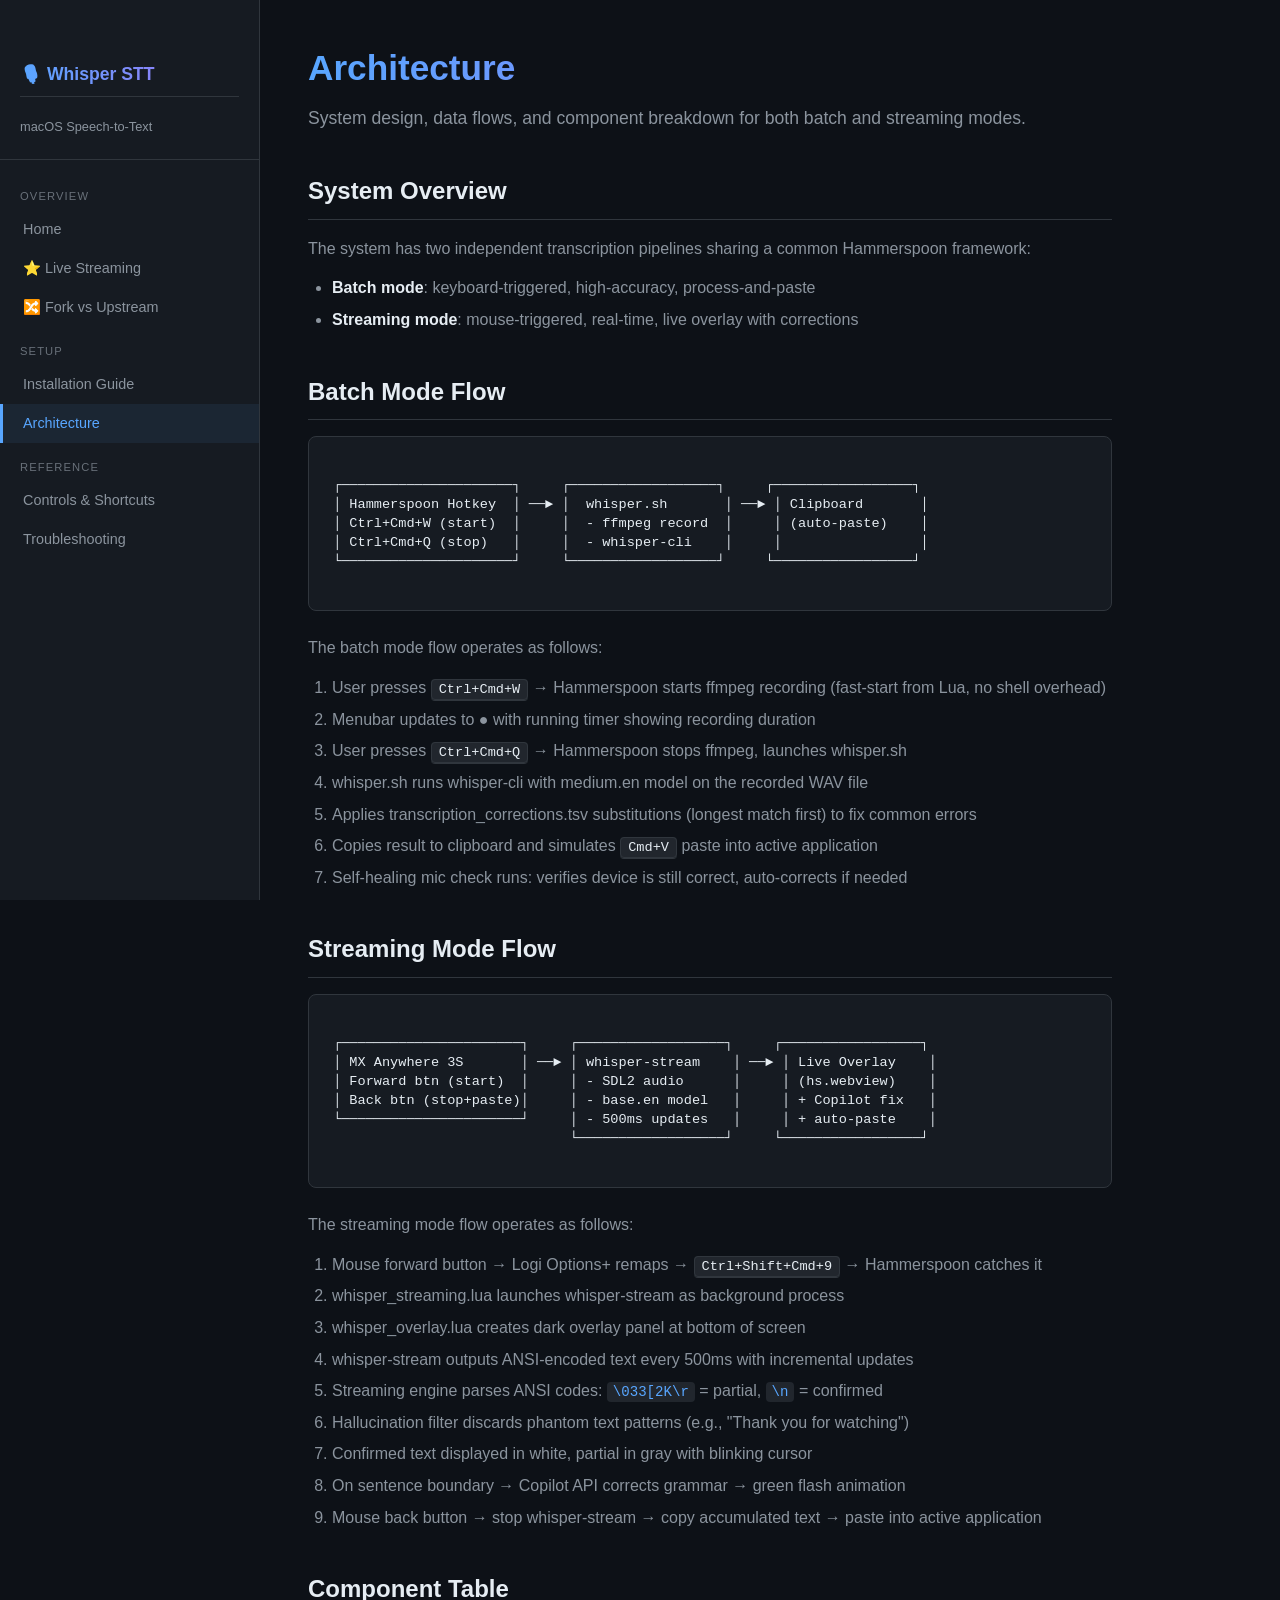
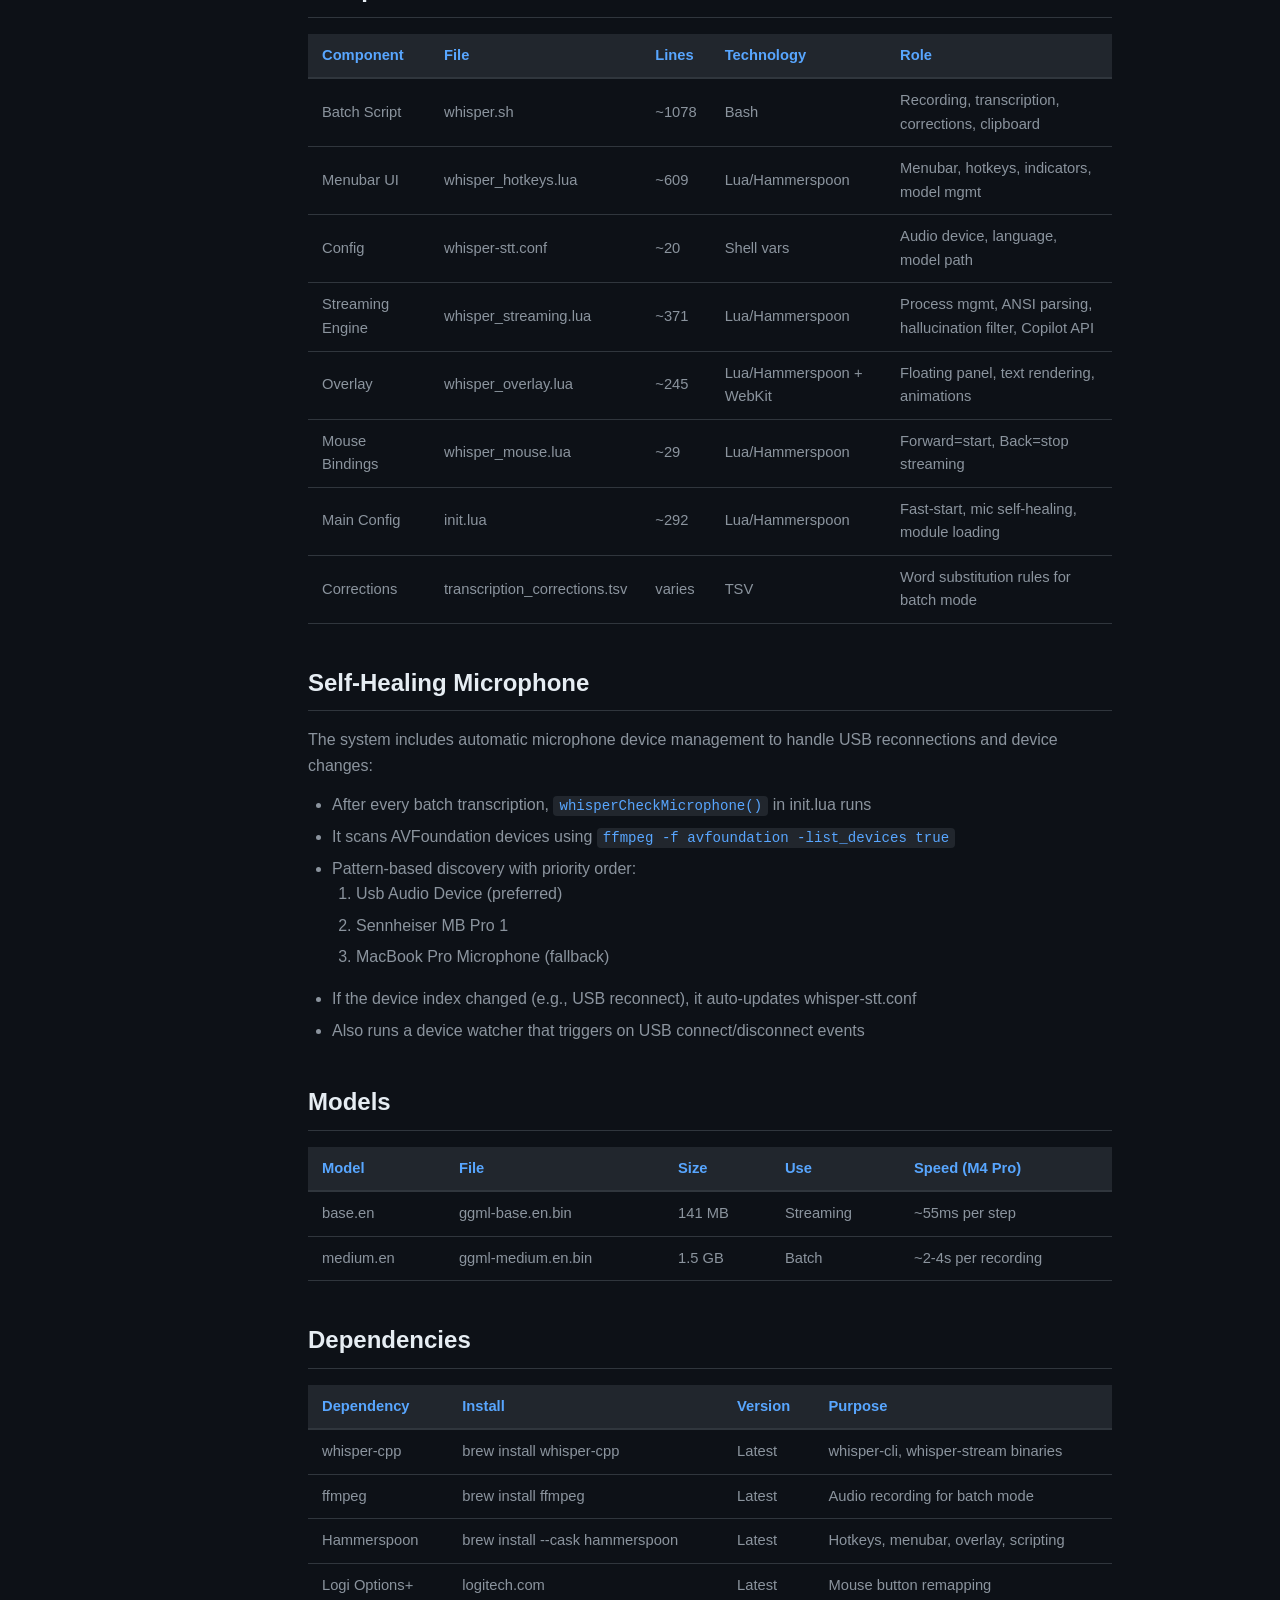
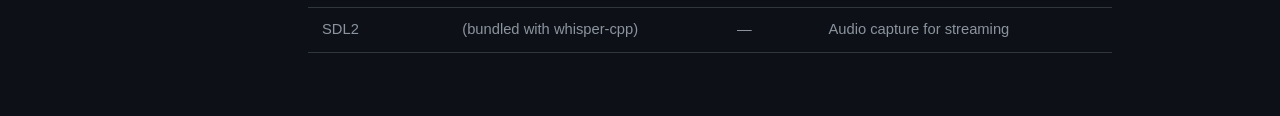
==== architecture.html @ 8343ad14 "Initial public release of whisper-mac Local speech-to-text on macOS with batch + streaming pipelines" ====
<!DOCTYPE html>
<html lang="en">
<head>
    <meta charset="UTF-8">
    <meta name="viewport" content="width=device-width, initial-scale=1.0">
    <title>Whisper STT — Architecture</title>
    <link rel="stylesheet" href="styles.css">
</head>
<body>
<div class="main">
    <h1>Architecture</h1>
    <p class="subtitle">System design, data flows, and component breakdown for both batch and streaming modes.</p>

    <h2>System Overview</h2>
    <p>The system has two independent transcription pipelines sharing a common Hammerspoon framework:</p>
    <ul>
        <li><strong>Batch mode</strong>: keyboard-triggered, high-accuracy, process-and-paste</li>
        <li><strong>Streaming mode</strong>: mouse-triggered, real-time, live overlay with corrections</li>
    </ul>

    <h2>Batch Mode Flow</h2>
    <div class="diagram">
┌─────────────────────┐     ┌──────────────────┐     ┌─────────────────┐
│ Hammerspoon Hotkey  │ ──► │  whisper.sh       │ ──► │ Clipboard       │
│ Ctrl+Cmd+W (start)  │     │  - ffmpeg record  │     │ (auto-paste)    │
│ Ctrl+Cmd+Q (stop)   │     │  - whisper-cli    │     │                 │
└─────────────────────┘     └──────────────────┘     └─────────────────┘
    </div>
    <p>The batch mode flow operates as follows:</p>
    <ol>
        <li>User presses <kbd>Ctrl+Cmd+W</kbd> → Hammerspoon starts ffmpeg recording (fast-start from Lua, no shell overhead)</li>
        <li>Menubar updates to ● with running timer showing recording duration</li>
        <li>User presses <kbd>Ctrl+Cmd+Q</kbd> → Hammerspoon stops ffmpeg, launches whisper.sh</li>
        <li>whisper.sh runs whisper-cli with medium.en model on the recorded WAV file</li>
        <li>Applies transcription_corrections.tsv substitutions (longest match first) to fix common errors</li>
        <li>Copies result to clipboard and simulates <kbd>Cmd+V</kbd> paste into active application</li>
        <li>Self-healing mic check runs: verifies device is still correct, auto-corrects if needed</li>
    </ol>

    <h2>Streaming Mode Flow</h2>
    <div class="diagram">
┌──────────────────────┐     ┌──────────────────┐     ┌─────────────────┐
│ MX Anywhere 3S       │ ──► │ whisper-stream    │ ──► │ Live Overlay    │
│ Forward btn (start)  │     │ - SDL2 audio      │     │ (hs.webview)    │
│ Back btn (stop+paste)│     │ - base.en model   │     │ + Copilot fix   │
└──────────────────────┘     │ - 500ms updates   │     │ + auto-paste    │
                             └──────────────────┘     └─────────────────┘
    </div>
    <p>The streaming mode flow operates as follows:</p>
    <ol>
        <li>Mouse forward button → Logi Options+ remaps → <kbd>Ctrl+Shift+Cmd+9</kbd> → Hammerspoon catches it</li>
        <li>whisper_streaming.lua launches whisper-stream as background process</li>
        <li>whisper_overlay.lua creates dark overlay panel at bottom of screen</li>
        <li>whisper-stream outputs ANSI-encoded text every 500ms with incremental updates</li>
        <li>Streaming engine parses ANSI codes: <code>\033[2K\r</code> = partial, <code>\n</code> = confirmed</li>
        <li>Hallucination filter discards phantom text patterns (e.g., "Thank you for watching")</li>
        <li>Confirmed text displayed in white, partial in gray with blinking cursor</li>
        <li>On sentence boundary → Copilot API corrects grammar → green flash animation</li>
        <li>Mouse back button → stop whisper-stream → copy accumulated text → paste into active application</li>
    </ol>

    <h2>Component Table</h2>
    <table>
        <thead>
            <tr>
                <th>Component</th>
                <th>File</th>
                <th>Lines</th>
                <th>Technology</th>
                <th>Role</th>
            </tr>
        </thead>
        <tbody>
            <tr>
                <td>Batch Script</td>
                <td>whisper.sh</td>
                <td>~1078</td>
                <td>Bash</td>
                <td>Recording, transcription, corrections, clipboard</td>
            </tr>
            <tr>
                <td>Menubar UI</td>
                <td>whisper_hotkeys.lua</td>
                <td>~609</td>
                <td>Lua/Hammerspoon</td>
                <td>Menubar, hotkeys, indicators, model mgmt</td>
            </tr>
            <tr>
                <td>Config</td>
                <td>whisper-stt.conf</td>
                <td>~20</td>
                <td>Shell vars</td>
                <td>Audio device, language, model path</td>
            </tr>
            <tr>
                <td>Streaming Engine</td>
                <td>whisper_streaming.lua</td>
                <td>~371</td>
                <td>Lua/Hammerspoon</td>
                <td>Process mgmt, ANSI parsing, hallucination filter, Copilot API</td>
            </tr>
            <tr>
                <td>Overlay</td>
                <td>whisper_overlay.lua</td>
                <td>~245</td>
                <td>Lua/Hammerspoon + WebKit</td>
                <td>Floating panel, text rendering, animations</td>
            </tr>
            <tr>
                <td>Mouse Bindings</td>
                <td>whisper_mouse.lua</td>
                <td>~29</td>
                <td>Lua/Hammerspoon</td>
                <td>Forward=start, Back=stop streaming</td>
            </tr>
            <tr>
                <td>Main Config</td>
                <td>init.lua</td>
                <td>~292</td>
                <td>Lua/Hammerspoon</td>
                <td>Fast-start, mic self-healing, module loading</td>
            </tr>
            <tr>
                <td>Corrections</td>
                <td>transcription_corrections.tsv</td>
                <td>varies</td>
                <td>TSV</td>
                <td>Word substitution rules for batch mode</td>
            </tr>
        </tbody>
    </table>

    <h2>Self-Healing Microphone</h2>
    <p>The system includes automatic microphone device management to handle USB reconnections and device changes:</p>
    <ul>
        <li>After every batch transcription, <code>whisperCheckMicrophone()</code> in init.lua runs</li>
        <li>It scans AVFoundation devices using <code>ffmpeg -f avfoundation -list_devices true</code></li>
        <li>Pattern-based discovery with priority order:
            <ol>
                <li>Usb Audio Device (preferred)</li>
                <li>Sennheiser MB Pro 1</li>
                <li>MacBook Pro Microphone (fallback)</li>
            </ol>
        </li>
        <li>If the device index changed (e.g., USB reconnect), it auto-updates whisper-stt.conf</li>
        <li>Also runs a device watcher that triggers on USB connect/disconnect events</li>
    </ul>

    <h2>Models</h2>
    <table>
        <thead>
            <tr>
                <th>Model</th>
                <th>File</th>
                <th>Size</th>
                <th>Use</th>
                <th>Speed (M4 Pro)</th>
            </tr>
        </thead>
        <tbody>
            <tr>
                <td>base.en</td>
                <td>ggml-base.en.bin</td>
                <td>141 MB</td>
                <td>Streaming</td>
                <td>~55ms per step</td>
            </tr>
            <tr>
                <td>medium.en</td>
                <td>ggml-medium.en.bin</td>
                <td>1.5 GB</td>
                <td>Batch</td>
                <td>~2-4s per recording</td>
            </tr>
        </tbody>
    </table>

    <h2>Dependencies</h2>
    <table>
        <thead>
            <tr>
                <th>Dependency</th>
                <th>Install</th>
                <th>Version</th>
                <th>Purpose</th>
            </tr>
        </thead>
        <tbody>
            <tr>
                <td>whisper-cpp</td>
                <td>brew install whisper-cpp</td>
                <td>Latest</td>
                <td>whisper-cli, whisper-stream binaries</td>
            </tr>
            <tr>
                <td>ffmpeg</td>
                <td>brew install ffmpeg</td>
                <td>Latest</td>
                <td>Audio recording for batch mode</td>
            </tr>
            <tr>
                <td>Hammerspoon</td>
                <td>brew install --cask hammerspoon</td>
                <td>Latest</td>
                <td>Hotkeys, menubar, overlay, scripting</td>
            </tr>
            <tr>
                <td>Logi Options+</td>
                <td>logitech.com</td>
                <td>Latest</td>
                <td>Mouse button remapping</td>
            </tr>
            <tr>
                <td>SDL2</td>
                <td>(bundled with whisper-cpp)</td>
                <td>—</td>
                <td>Audio capture for streaming</td>
            </tr>
        </tbody>
    </table>
</div>
<script src="nav.js"></script>
</body>
</html>
---- styles.css ----
/* Whisper STT Documentation — Shared Dark Theme */
:root {
    --bg-primary: #0d1117;
    --bg-secondary: #161b22;
    --bg-tertiary: #21262d;
    --bg-code: #0d1117;
    --text-primary: #e6edf3;
    --text-secondary: #8b949e;
    --accent: #58a6ff;
    --accent-secondary: #1f6feb;
    --success: #3fb950;
    --warning: #d29922;
    --error: #f85149;
    --border: #30363d;
    --purple: #a371f7;
    --sidebar-width: 260px;
}

* { box-sizing: border-box; margin: 0; padding: 0; }

body {
    font-family: -apple-system, BlinkMacSystemFont, 'Segoe UI', 'Noto Sans', Helvetica, Arial, sans-serif;
    background: var(--bg-primary);
    color: var(--text-primary);
    line-height: 1.6;
}

/* ── Sidebar ── */
.sidebar {
    position: fixed;
    top: 0; left: 0;
    width: var(--sidebar-width);
    height: 100vh;
    background: var(--bg-secondary);
    border-right: 1px solid var(--border);
    padding: 20px 0;
    overflow-y: auto;
    z-index: 100;
}
.sidebar .logo {
    padding: 0 20px 20px;
    border-bottom: 1px solid var(--border);
    margin-bottom: 12px;
}
.sidebar .logo h2 {
    font-size: 1.1em;
    background: linear-gradient(90deg, var(--accent), var(--purple));
    -webkit-background-clip: text;
    -webkit-text-fill-color: transparent;
    background-clip: text;
}
.sidebar .logo small {
    color: var(--text-secondary);
    font-size: 0.8em;
}
.sidebar nav a {
    display: block;
    padding: 8px 20px;
    color: var(--text-secondary);
    text-decoration: none;
    font-size: 0.9em;
    border-left: 3px solid transparent;
    transition: all 0.15s;
}
.sidebar nav a:hover {
    color: var(--text-primary);
    background: var(--bg-tertiary);
}
.sidebar nav a.active {
    color: var(--accent);
    border-left-color: var(--accent);
    background: rgba(88, 166, 255, 0.08);
}
.sidebar nav .section-label {
    padding: 16px 20px 4px;
    font-size: 0.7em;
    text-transform: uppercase;
    letter-spacing: 0.1em;
    color: var(--text-secondary);
    opacity: 0.7;
}

/* ── Main content ── */
.main {
    margin-left: var(--sidebar-width);
    padding: 40px 48px;
    max-width: 900px;
}

/* ── Typography ── */
h1 {
    font-size: 2.2em;
    margin-bottom: 8px;
    background: linear-gradient(90deg, var(--accent), var(--purple));
    -webkit-background-clip: text;
    -webkit-text-fill-color: transparent;
    background-clip: text;
}
h2 {
    font-size: 1.5em;
    color: var(--text-primary);
    margin-top: 40px;
    margin-bottom: 16px;
    padding-bottom: 8px;
    border-bottom: 1px solid var(--border);
}
h3 {
    font-size: 1.15em;
    color: var(--accent);
    margin-top: 28px;
    margin-bottom: 10px;
}
p { margin-bottom: 14px; color: var(--text-secondary); }
.subtitle { color: var(--text-secondary); font-size: 1.1em; margin-bottom: 32px; }

a { color: var(--accent); text-decoration: none; }
a:hover { text-decoration: underline; }

strong { color: var(--text-primary); }
em { color: var(--warning); font-style: normal; }

/* ── Lists ── */
ul, ol { padding-left: 24px; margin-bottom: 16px; color: var(--text-secondary); }
li { margin-bottom: 6px; }
li strong { color: var(--text-primary); }

/* ── Code ── */
code {
    background: var(--bg-tertiary);
    padding: 2px 6px;
    border-radius: 4px;
    font-family: 'SF Mono', 'Fira Code', Menlo, monospace;
    font-size: 0.88em;
    color: var(--accent);
}
pre {
    background: var(--bg-code);
    border: 1px solid var(--border);
    border-radius: 8px;
    padding: 16px 20px;
    overflow-x: auto;
    margin-bottom: 20px;
    font-size: 0.88em;
    line-height: 1.5;
}
pre code {
    background: none;
    padding: 0;
    color: var(--text-primary);
}

/* ── Tables ── */
table {
    width: 100%;
    border-collapse: collapse;
    margin-bottom: 24px;
    font-size: 0.92em;
}
th {
    text-align: left;
    padding: 10px 14px;
    background: var(--bg-tertiary);
    color: var(--accent);
    border-bottom: 2px solid var(--border);
    font-weight: 600;
}
td {
    padding: 10px 14px;
    border-bottom: 1px solid var(--border);
    color: var(--text-secondary);
}
tr:hover td { background: rgba(88, 166, 255, 0.04); }

/* ── Cards / Info Boxes ── */
.card {
    background: var(--bg-secondary);
    border: 1px solid var(--border);
    border-radius: 8px;
    padding: 20px 24px;
    margin-bottom: 20px;
}
.card h3 { margin-top: 0; }

.info-box {
    border-left: 4px solid var(--accent);
    background: rgba(88, 166, 255, 0.06);
    padding: 14px 18px;
    border-radius: 0 8px 8px 0;
    margin-bottom: 20px;
}
.info-box.warning { border-left-color: var(--warning); background: rgba(210, 153, 34, 0.06); }
.info-box.success { border-left-color: var(--success); background: rgba(63, 185, 80, 0.06); }
.info-box.error   { border-left-color: var(--error);   background: rgba(248, 81, 73, 0.06); }

/* ── Feature grid (index page) ── */
.feature-grid {
    display: grid;
    grid-template-columns: 1fr 1fr;
    gap: 16px;
    margin-bottom: 32px;
}
.feature-card {
    background: var(--bg-secondary);
    border: 1px solid var(--border);
    border-radius: 8px;
    padding: 20px;
    transition: border-color 0.2s;
}
.feature-card:hover { border-color: var(--accent); }
.feature-card .icon { font-size: 1.5em; margin-bottom: 8px; }
.feature-card h3 { margin-top: 0; font-size: 1.05em; }
.feature-card p { font-size: 0.9em; margin-bottom: 0; }

/* ── Badges ── */
.badge {
    display: inline-block;
    padding: 2px 10px;
    border-radius: 12px;
    font-size: 0.78em;
    font-weight: 600;
}
.badge.streaming { background: rgba(248, 81, 73, 0.15); color: var(--error); }
.badge.batch     { background: rgba(88, 166, 255, 0.15); color: var(--accent); }
.badge.both      { background: rgba(163, 113, 247, 0.15); color: var(--purple); }

/* ── Diagram (ASCII art) ── */
.diagram {
    background: var(--bg-secondary);
    border: 1px solid var(--border);
    border-radius: 8px;
    padding: 20px 24px;
    margin-bottom: 24px;
    overflow-x: auto;
    font-family: 'SF Mono', 'Fira Code', Menlo, monospace;
    font-size: 0.85em;
    line-height: 1.4;
    color: var(--text-primary);
    white-space: pre;
}

/* ── Steps (numbered) ── */
.steps { counter-reset: step; list-style: none; padding-left: 0; }
.steps li {
    counter-increment: step;
    padding-left: 40px;
    position: relative;
    margin-bottom: 16px;
}
.steps li::before {
    content: counter(step);
    position: absolute;
    left: 0; top: 0;
    width: 28px; height: 28px;
    background: var(--accent-secondary);
    color: #fff;
    border-radius: 50%;
    display: flex;
    align-items: center;
    justify-content: center;
    font-size: 0.82em;
    font-weight: 700;
}

/* ── Keyboard shortcut display ── */
kbd {
    background: var(--bg-tertiary);
    border: 1px solid var(--border);
    border-radius: 4px;
    padding: 2px 7px;
    font-family: 'SF Mono', Menlo, monospace;
    font-size: 0.85em;
    color: var(--text-primary);
    box-shadow: 0 1px 0 var(--border);
}

/* ── Responsive ── */
@media (max-width: 900px) {
    .sidebar { display: none; }
    .main { margin-left: 0; padding: 24px 16px; }
    .feature-grid { grid-template-columns: 1fr; }
}
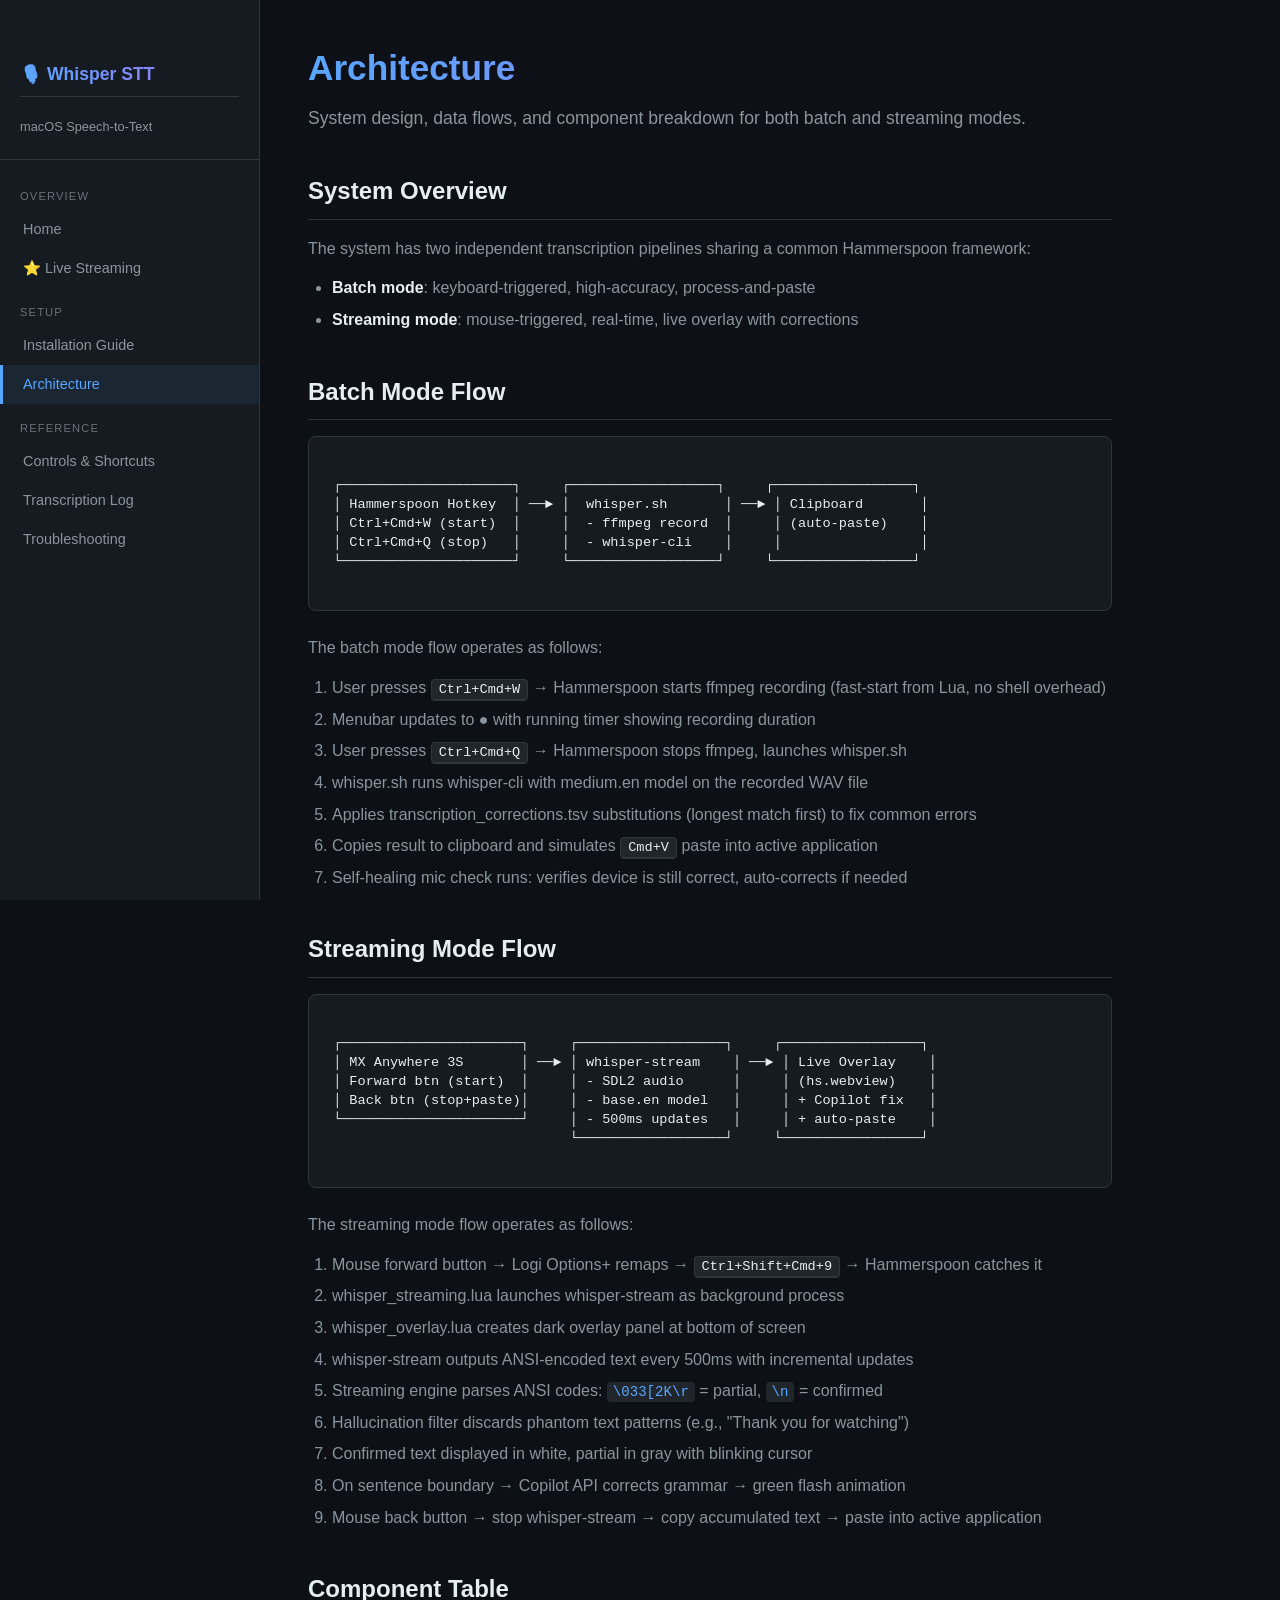
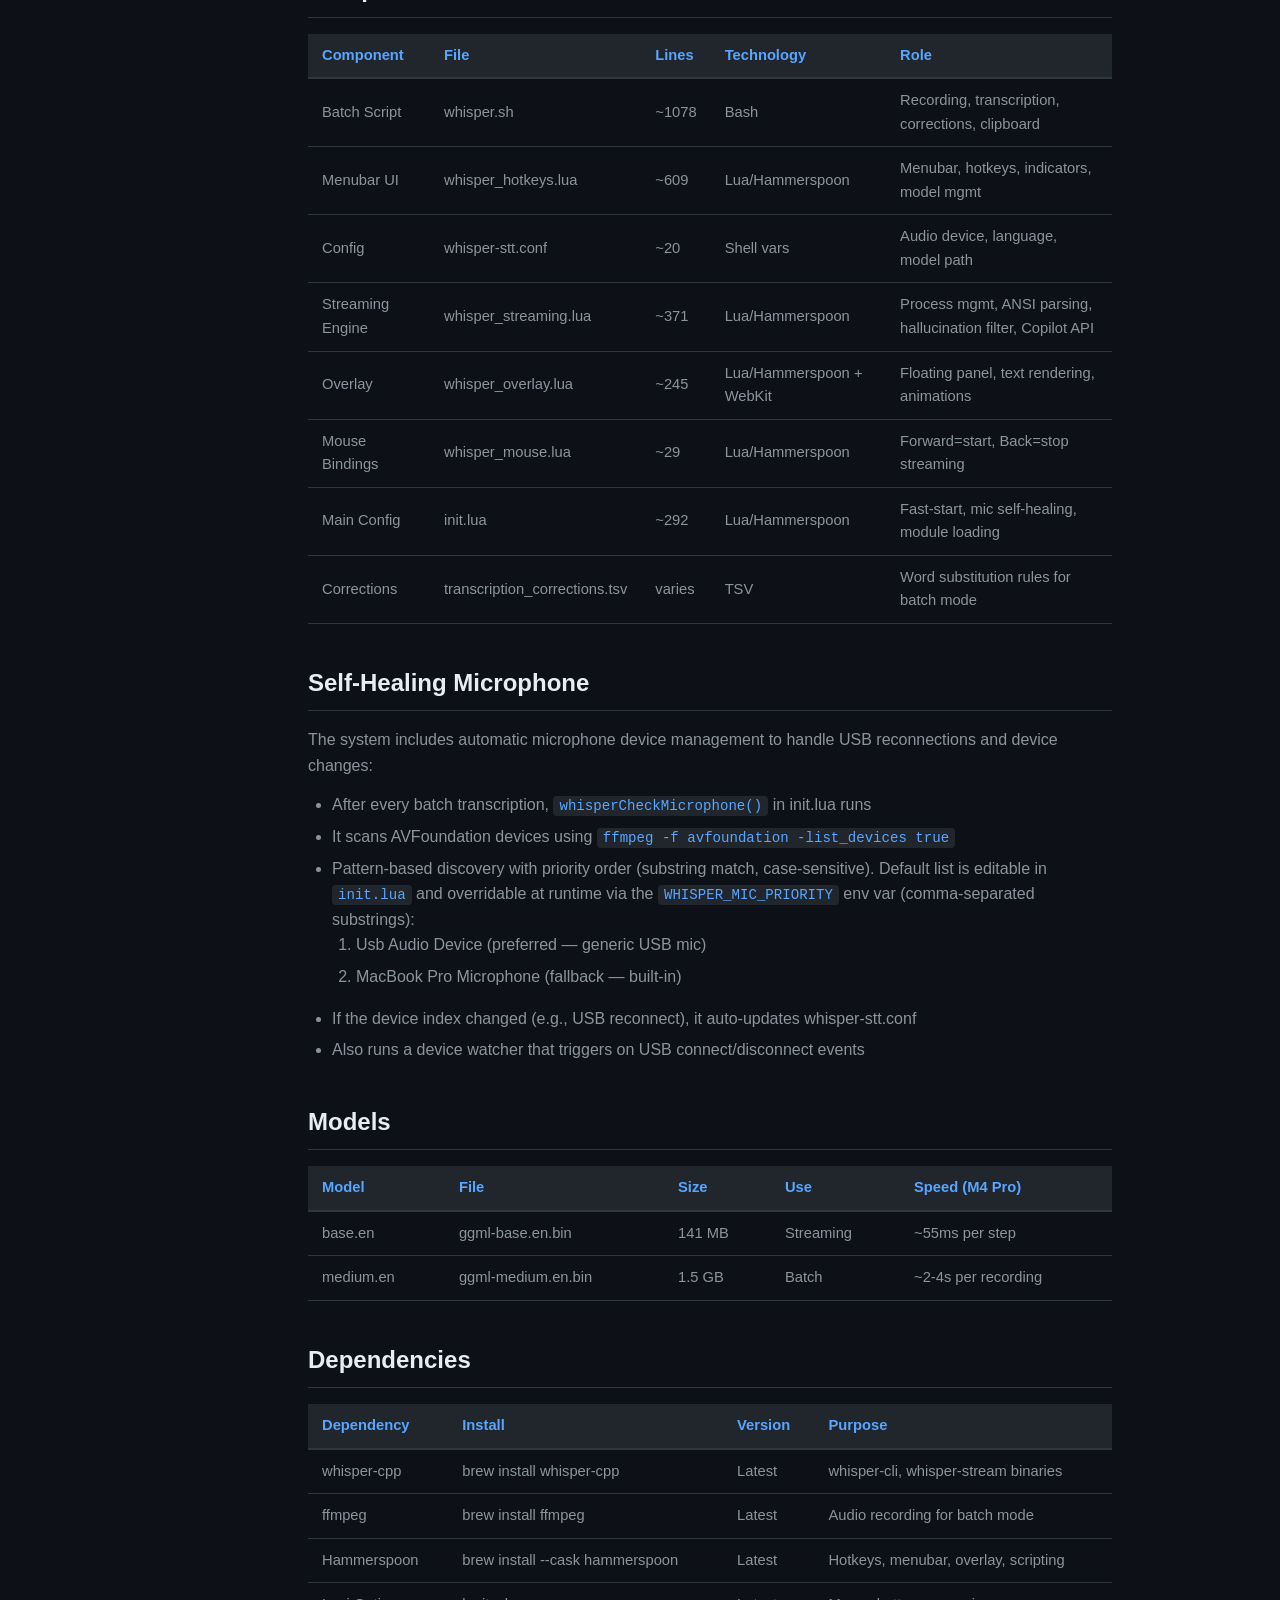
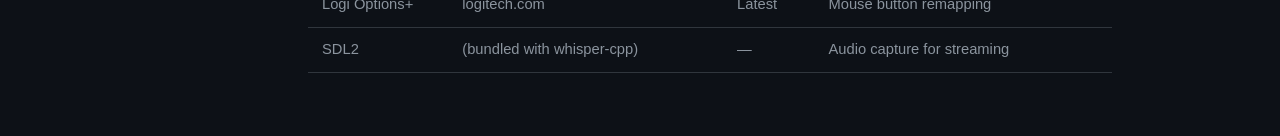
==== commit 06bae1bb: "Address QC iter 2 S1/S2 gaps: scrub brand names, fix install guide, README accuracy - installation.h" ====
--- a/architecture.html
+++ b/architecture.html
@@ -135,11 +135,10 @@
     <ul>
         <li>After every batch transcription, <code>whisperCheckMicrophone()</code> in init.lua runs</li>
         <li>It scans AVFoundation devices using <code>ffmpeg -f avfoundation -list_devices true</code></li>
-        <li>Pattern-based discovery with priority order:
+        <li>Pattern-based discovery with priority order (substring match, case-sensitive). Default list is editable in <code>init.lua</code> and overridable at runtime via the <code>WHISPER_MIC_PRIORITY</code> env var (comma-separated substrings):
             <ol>
-                <li>Usb Audio Device (preferred)</li>
-                <li>Sennheiser MB Pro 1</li>
-                <li>MacBook Pro Microphone (fallback)</li>
+                <li>Usb Audio Device (preferred — generic USB mic)</li>
+                <li>MacBook Pro Microphone (fallback — built-in)</li>
             </ol>
         </li>
         <li>If the device index changed (e.g., USB reconnect), it auto-updates whisper-stt.conf</li>
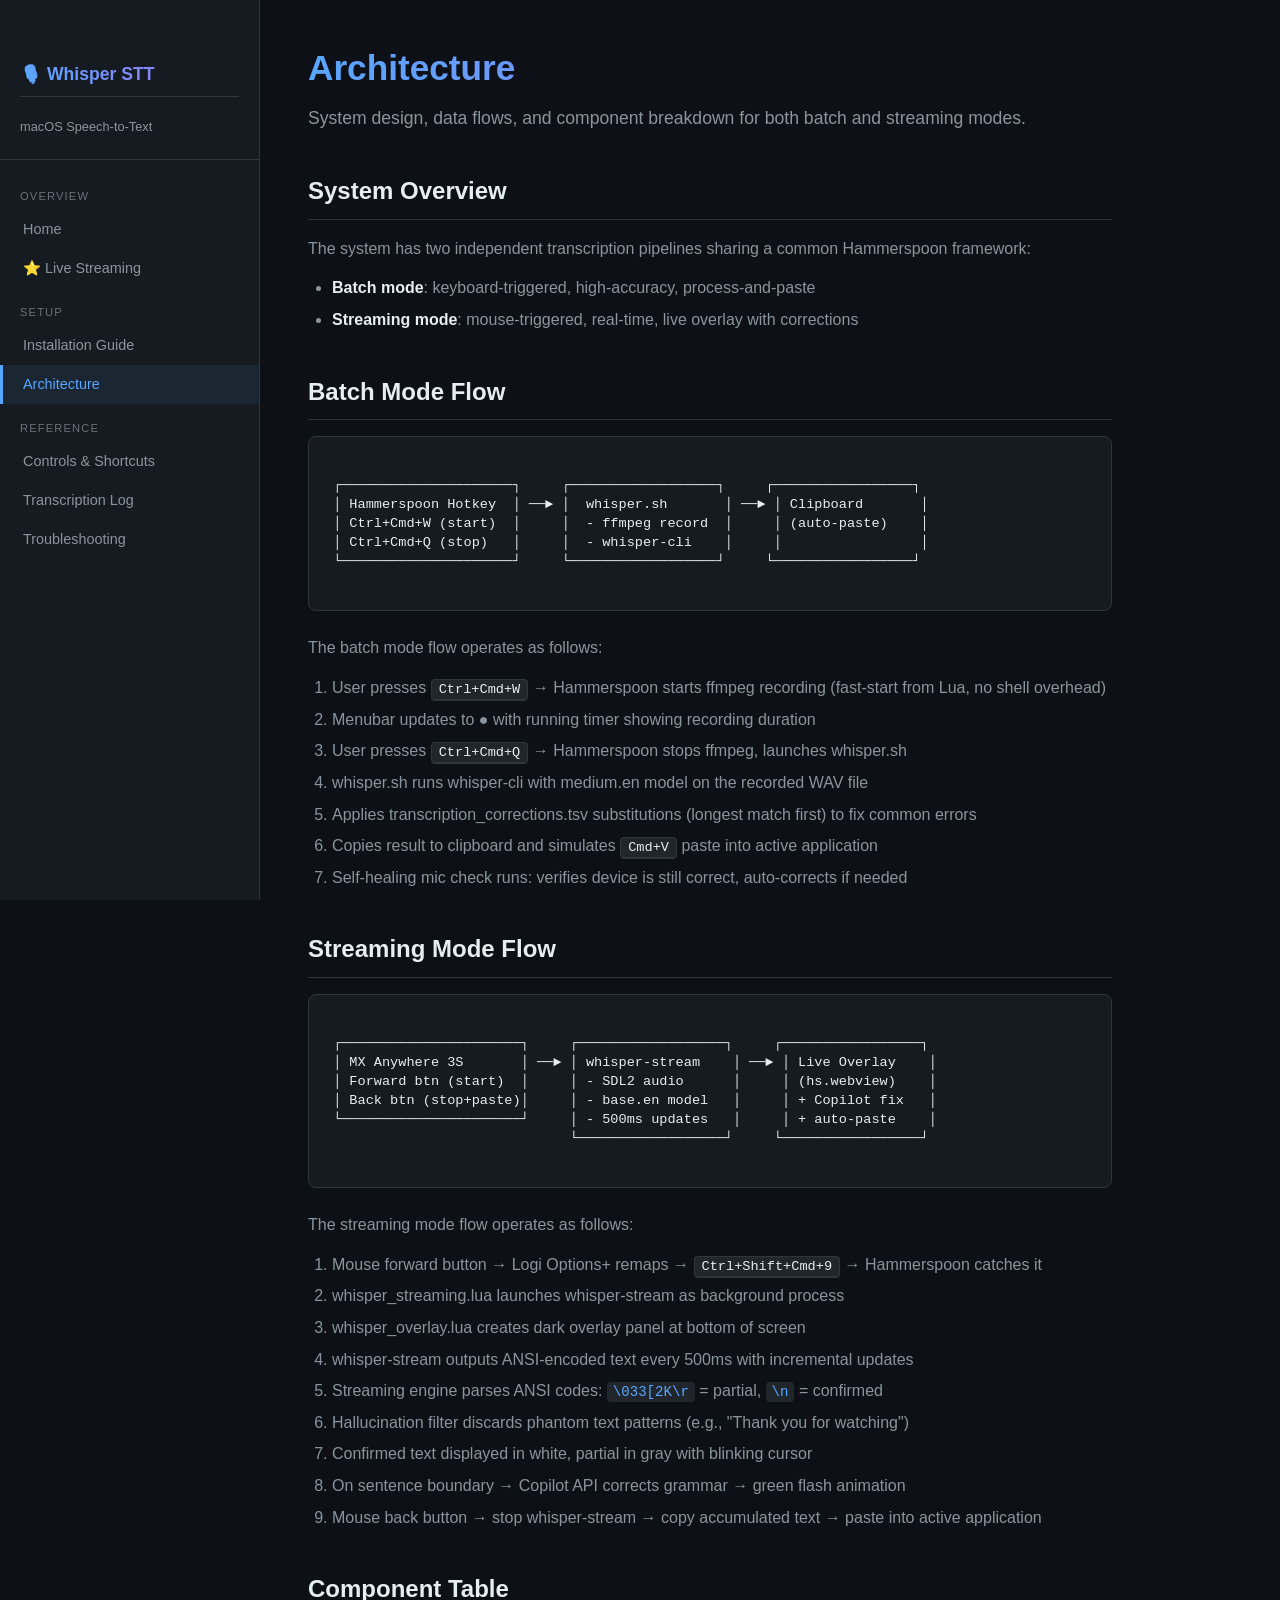
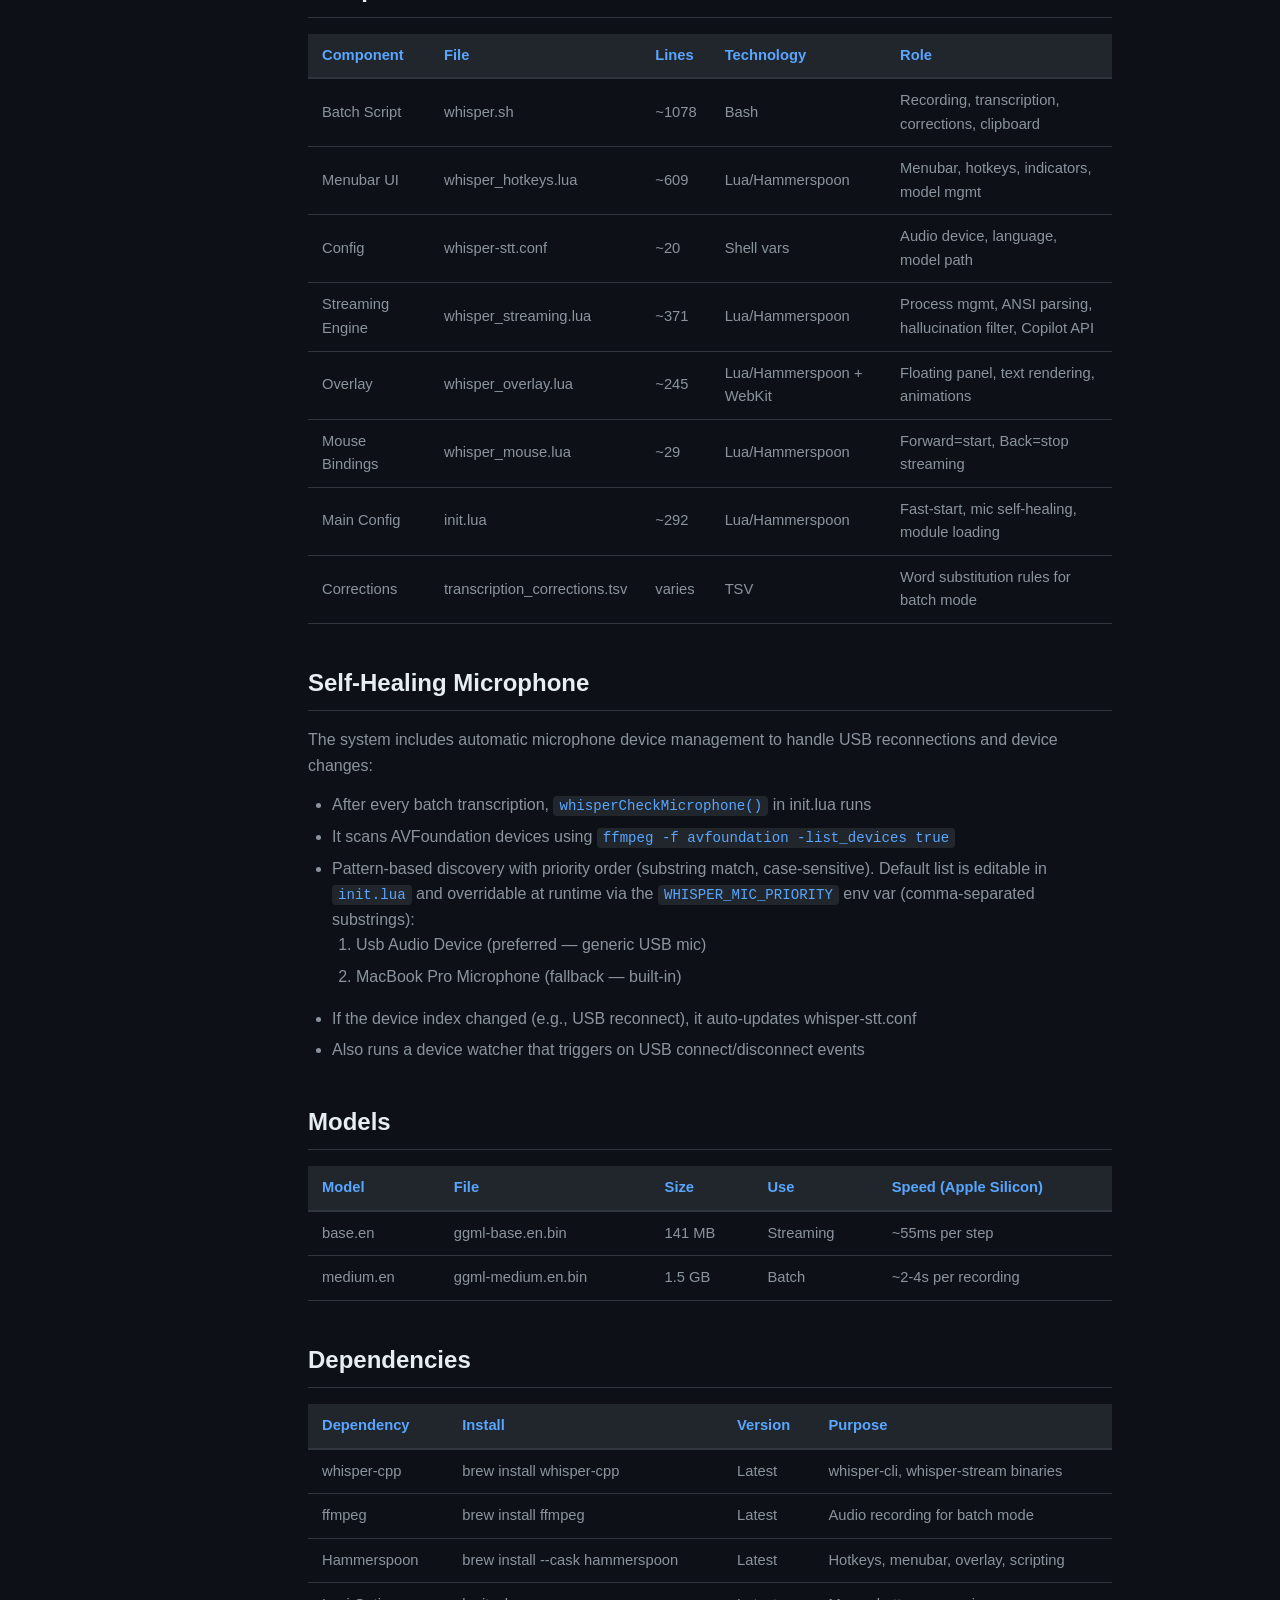
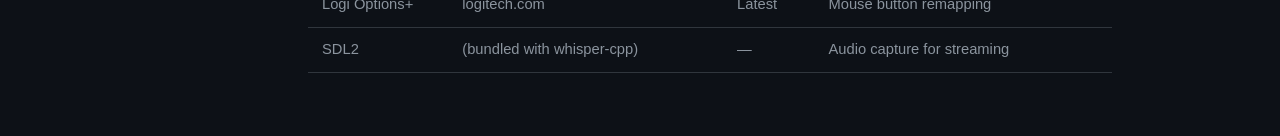
==== commit fa04bf20: "Generalise hardware references: M4 Pro -> Apple Silicon Removes specific chip identifier from public" ====
--- a/architecture.html
+++ b/architecture.html
@@ -153,7 +153,7 @@
                 <th>File</th>
                 <th>Size</th>
                 <th>Use</th>
-                <th>Speed (M4 Pro)</th>
+                <th>Speed (Apple Silicon)</th>
             </tr>
         </thead>
         <tbody>
